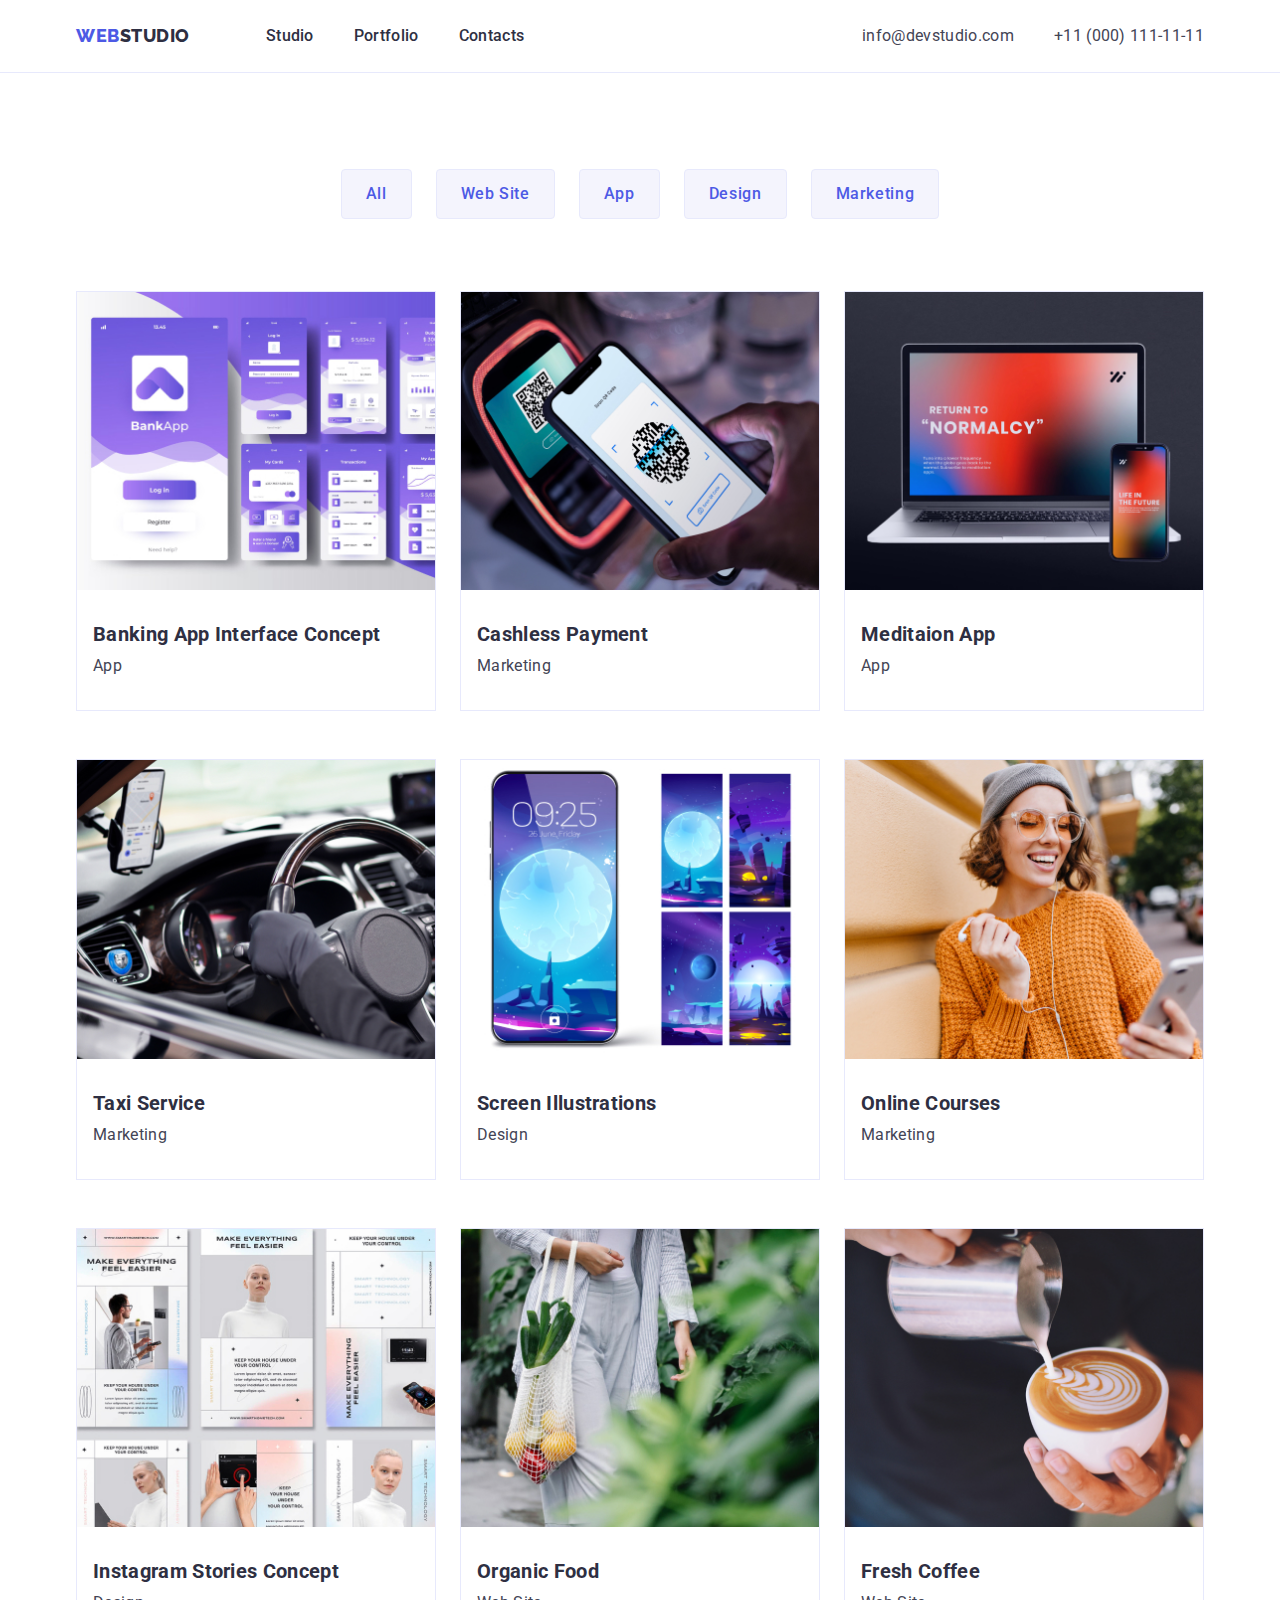
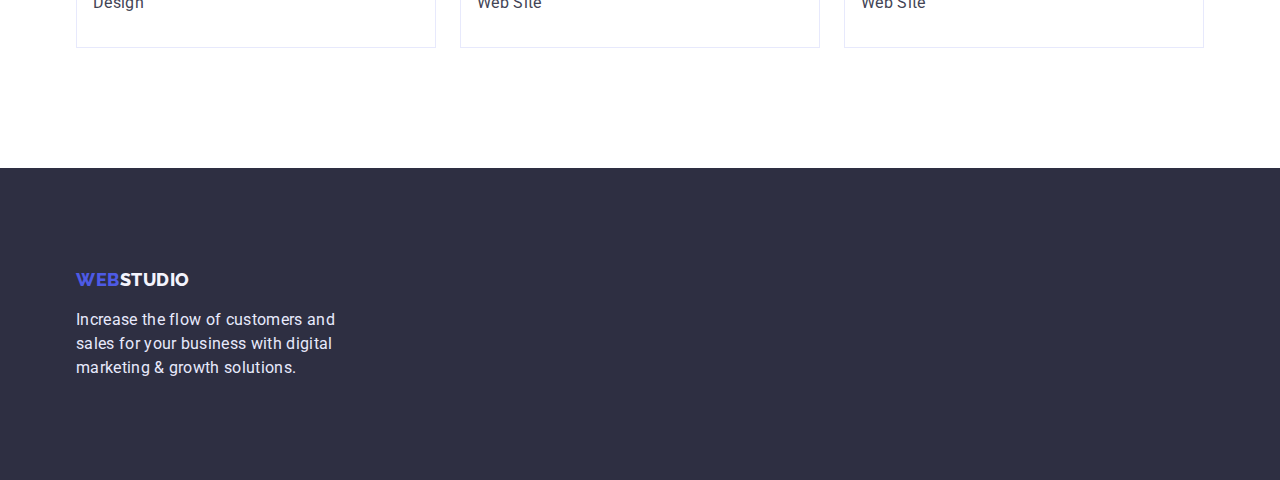
==== portfolio.html @ 1705478f "Initial commit" ====
<!DOCTYPE html>
<html lang="en">
<head>
    <meta charset="UTF-8">
    <meta http-equiv="X-UA-Compatible" content="IE=edge">
    <meta name="viewport" content="width=device-width, initial-scale=1.0">
    <title>WebStudio Portfolio</title>
    <link rel="preconnect" href="https://fonts.googleapis.com">
    <link rel="preconnect" href="https://fonts.gstatic.com" crossorigin>
    <link href="https://fonts.googleapis.com/css2?family=Raleway:wght@800&family=Roboto:wght@400;500;700;900&display=swap" rel="stylesheet">
    <link rel="stylesheet" href="https://cdn.jsdelivr.net/npm/modern-normalize@1.1.0/modern-normalize.min.css">
    <link rel="stylesheet" href="./css/styles.css">
</head>

<body>

<!-- Header -->

    <header class="header">
        <div class="header-container container">
            <a class=" header-link-text" href="./index.html"><span class="ascend">Web</span>Studio</a>
            <nav class="header-nav">
                <ul class="header-nav-links">
                    <li class="nav-link-studio"><a class="nav-link" href="./index.html">Studio</a></li>
                    <li class="nav-link-portfoli"><a class="nav-link" href="./portfolio.html">Portfolio</a></li>
                    <li class="nav-link-contats"><a class="nav-link" href="#contacts">Contacts</a></li>
                </ul>
            </nav>
            <address class="header-contact">
                <ul class="header-contact-links">
                    <li class="contact-link-mail"><a class="contact-link" href="mailto:info@devstudio.com">info@devstudio.com</a></li>
                    <li class="contact-link-tel"><a class="contact-link" href="tel:+110001111111">+11 (000) 111-11-11</a></li>
                </ul>
            </address>
        </div>
    </header>

    <main>

        <!-- SECTION -->

        <section class="portfolio">
            <div class="container">
                <h1 class="visually-hidden">Portfolio</h1>
                <ul class="btn">
                    <li class="btn-filter"><button type="button" class="btn-desc">All</button></li>
                    <li class="btn-filter"><button type="button" class="btn-desc">Web Site</button></li>
                    <li class="btn-filter"><button type="button" class="btn-desc">App</button></li>
                    <li class="btn-filter"><button type="button" class="btn-desc">Design</button></li>
                    <li class="btn-filter"><button type="button" class="btn-desc">Marketing</button></li>
                </ul>
                        
                <ul class="card">
                    <li class="card-sec"><a class="card-sec-link" href="/banking">
                        <img class="card-img" src="./portfolio_images/banking.jpg" alt="Banking app picture" width="360" height="300">
                            <div class="card-sec-content">
                                <h2 class="card-titel">Banking App Interface Concept</h2>
                                <p class="card-text">App</p></a>
                            </div>
                    </li>
                    <li class="card-sec"><a class="card-sec-link" href="/portfolio">
                        <img class="card-img" src="./portfolio_images/cashless.jpg" alt="Screening of QR code" width="360" height="300">
                            <div class="card-sec-content">
                                <h2 class="card-titel">Cashless Payment</h2>
                                <p class="card-text">Marketing</p></a>
                            </div>
                    </li>
                    <li class="card-sec"><a class="card-sec-link" href="/mediation">
                        <img class="card-img" src="./portfolio_images/mediation.jpg" alt="Laptop picture" width="360" height="300">
                            <div class="card-sec-content">
                                <h2 class="card-titel">Meditaion App</h2>
                                <p class="card-text">App</p></a>
                            </div>
                    </li>
                    <li class="card-sec"><a class="card-sec-link" href="/taxi">
                        <img class="card-img" src="./portfolio_images/taxi.jpg" alt="Car saloon picture" width="360" height="300">
                            <div class="card-sec-content">
                                <h2 class="card-titel">Taxi Service</h2>
                                <p class="card-text">Marketing</p></a>
                            </div>
                    </li>
                    <li class="card-sec"><a class="card-sec-link" href="/screen">
                        <img class="card-img" src="./portfolio_images/screen.jpg" alt="Celphone picture" width="360" height="300">
                            <div class="card-sec-content">
                                <h2 class="card-titel">Screen Illustrations</h2>
                                <p class="card-text">Design</p></a>
                            </div>
                    </li>
                    <li class="card-sec"><a class="card-sec-link" href="/online">
                        <img class="card-img" src="./portfolio_images/online.jpg" alt="Smiling girl with Celphone" width="360" height="300">
                            <div class="card-sec-content">
                                <h2 class="card-titel">Online Courses</h2>
                                <p class="card-text">Marketing</p></a>
                            </div>
                    </li>
                    <li class="card-sec"><a class="card-sec-link" href="/instagram">
                        <img class="card-img" src="./portfolio_images/instagram.jpg" alt="Instagram pictures" width="360" height="300">
                            <div class="card-sec-content">
                                <h2 class="card-titel">Instagram Stories Concept</h2>
                                <p class="card-text">Design</p></a>
                            </div>
                    </li>
                    <li class="card-sec"><a class="card-sec-link" href="/organic">
                        <img class="card-img" src="./portfolio_images/organic.jpg" alt="Fresh fruits picture" width="360" height="300">
                            <div class="card-sec-content">
                                <h2 class="card-titel">Organic Food</h2>
                                <p class="card-text">Web Site</p></a>
                            </div>
                    </li>
                    <li class="card-sec"><a class="card-sec-link" href="/fresh">
                        <img class="card-img" src="./portfolio_images/fresh.jpg" alt="Capuchino picture" width="360" height="300">
                            <div class="card-sec-content">
                                <h2 class="card-titel">Fresh Coffee</h2>
                                <p class="card-text">Web Site</p></a>
                            </div>
                    </li>
                </ul>
            </div>
        </section>

    </main>

    <!-- Footer -->

    <footer class="footer">
        <div class="container">
            <a class="footer-link" href="./index.html"><span class="ascend-footer">Web</span>Studio</a>
            <p class="footer-text">Increase the flow of customers and sales for your business with digital marketing & growth solutions.</p>
        </div>
    </footer>

    
</body>
</html>
---- css/styles.css ----
html,
body{
    height: 100%;
    font-family: 'Roboto'; 
    font-weight: 500;
    letter-spacing: 0.02em;
    color: var(--color-navy-blue);
}
:root {
	--color-iris: #4d5ae5;
	--color-ocean: #404bbf;
	--color-navy-blue: #2e2f42;
	--color-green: #31d0aa;
	--color-slate: #434455;
	--color-light-slate: #8e8f99;
	--color-cornflower: #e7e9fc;
	--color-cloud: #f4f4fd;
	--color-navy-blue-modal: #2e2f42;
	--color-grey: #2e2f42;
    --color-white: #FFFFFF;
}

/* Reset styles */

a{
    text-decoration: none;
    color: inherit;
}
ul{
    list-style: none;
    margin: 0;
    padding: 0;
}
img {
    display: block;
    max-width: 100%;
    height: auto;
}
h1, 
h2, 
h3, 
h4, 
h5, 
h6, 
p{
    margin: 0;
}
*{
    box-sizing: border-box;
}
.section{
    padding-top: 120px;
    padding-bottom: 120px;
}
.container {
    max-width: 1158px;
    padding: 0 15px;
    margin: 0 auto;
}
.nav-link{
    text-decoration: none;
    color: currentColor;
}
.contact-link{
    text-decoration: none;
    color: currentColor;
}

/* Others */

.visually-hidden {
    position: absolute;
    width: 1px;
    height: 1px;
    margin: -1px;
    border: 0;
    padding: 0;
    
    white-space: nowrap;
    clip-path: inset(100%);
    clip: rect(0 0 0 0);
    overflow: hidden;
}

/* Header */

.header{
    background: var(--color-white); 
    border-bottom: 1px solid #E7E9FC;
}
.header-container{
    display: flex;
    align-items: center;
}
.header-link-text{
    font-family: 'Raleway';
    font-weight: 800;
    font-size: 18px;
    line-height: calc(24 / 18);
    letter-spacing: 0.03em;
    text-transform: uppercase;
    margin: 24px 76px 24px 0;
}
.ascend{
    color: var(--color-iris);
}

/* Header Nav Link */

.header-nav{
    margin-right: auto;
}
.header-nav-links{
    display: flex;
    align-items: center;
    gap: 40px;
}
.nav-link{
    display: block;
    padding-top: 24px;
    padding-bottom: 24px;
    font-size: 16px;
    line-height: calc(24 / 16);
}
.nav-link:hover, 
.nav-link:focus{
    color: var(--color-ocean);
}

/* Header Contact Links */

.header-contact-links {
    display: flex;
    align-items: center;
    gap: 40px;
}
.header-contact{
    font-style: normal;
}
.contact-link{
    font-weight: 400;
    font-size: 16px;
    line-height: calc(24 / 16);
    color: var(--color-slate);
}
.contact-link:hover,
.contact-link:focus{
    color: var(--color-ocean);
}

/* Effective solution sections */

.main-effective-section{
    background: var(--color-navy-blue);
    padding: 188px 0;
}
.effective-section-titel{
    font-weight: 700;
    font-size: 56px;
    line-height: calc(60 / 56);
    color: var(--color-white);
    max-width: 494px;
    margin-bottom: 48px;
    text-align: center;
    margin-left: auto;
    margin-right: auto;
}
.button{
    background: var(--color-iris);
    cursor: pointer;
    letter-spacing: 0.04em;
    font-size: 16px;
    line-height: calc(24 / 16);
    color: var(--color-white);
    border: none;
    border-radius: 4px;
    font-family: inherit;
    font-weight: inherit;
    min-width: 169px;
    min-height: 56px;
    padding: 16px 32px;
    margin: 0 auto;
    display: block;
}
.button:hover,
.button:focus,
.button:active{
    background: var(--color-ocean);
}

/* Startegy section */

.main-strategy-section{
    background: var(--color-white);
}
.strategy-section-desc{
    display: flex;
    flex-wrap: wrap;
    gap: 24px;
}
.desc-titel-text{
    font-size: 20px;
    line-height: calc(24 / 20);
    max-width: 264px;
    margin-bottom: 8px;
}
.desc-text{
    font-weight: 400;
    font-size: 16px;
    line-height: calc(24 / 16);
    color: var(--color-slate);
    max-width: 264px;
} 

/* what are we doing section */

.main-what-section{
    background: var(--color-white);
    display: flex;
    text-align: center;
    justify-content: space-between;
    margin: 0;
    flex-wrap: wrap;
    gap: 24px;
    padding-top: 0;
}
.what-section-titel{
    font-weight: 700;
    font-size: 36px;
    line-height: calc(40 / 36);
    min-width: 323px;
    margin-bottom: 72px;
}
.what-section-img{
    display: flex;
    justify-content: space-between;
    gap: 24px;
}

/* Our team section */

.main-team-section{
    background: var(--color-cloud);
    display: flex;
    text-align: left;
    justify-content: space-between;
    margin: 0;
    flex-wrap: wrap;
    gap: 8px;
}
.team-section-titel{
    font-weight: 700;
    font-size: 36px;
    line-height: calc(40 / 36);
    text-transform: capitalize;
    margin-bottom: 72px;
    text-align: center;
}
.team-section-desc{
    display: flex;
    justify-content: space-between;
    gap: 24px;
}
.team-desc{
    background: var(--color-white);
    max-width: 264px;
    box-shadow: 0px 1px 6px rgba(46, 47, 66, 0.08), 0px 1px 1px rgba(46, 47, 66, 0.16), 0px 2px 1px rgba(46, 47, 66, 0.08);
    border-radius: 0px 0px 4px 4px;
}
.team-desc-content{
    padding: 32px 16px;
    min-width: 232px;
}
.team-desc-headline{
    font-size: 20px;
    line-height: calc(24 / 20);
    text-align: center;
    margin-bottom: 8px;
}
.team-desc-text{
    font-weight: 400;
    font-size: 16px;
    line-height: calc(24 / 16);
    color: var(--color-slate);
    text-align: center;
}

/* Portfolio */

.portfolio{
    background: var(--color-white);
    padding-top: 96px;
    padding-bottom: 120px;
}

/* Portfolio buttons */

.btn {
    display: flex;
    justify-content: center;
    gap: 24px;
    margin-bottom: 72px;
}
.btn-desc{
    background-color: var(--color-cloud);
    cursor: pointer;
    letter-spacing: 0.04em;
    font-size: 16px;
    line-height: calc(24 / 16);
    color: var(--color-iris);
    border: 1px solid #E7E9FC;
    border-radius: 4px;
    font-family: inherit;
    font-weight: inherit;
    padding: 12px 24px;
}
.btn-desc:focus,
.btn-desc:hover,
.btn-desc:active{
    background-color: var(--color-ocean);
    color: var(--color-white);
}

/* Portfolio IMG */

.card{
    display: flex;
    flex-wrap: wrap;
    column-gap: 24px;
    row-gap: 48px;
}
.card-sec{
    background: var(--color-white); 
    max-width: 360px; 
    border: 1px solid #E7E9FC;
}
.card-sec-content{
    padding: 32px 0 32px 16px;
}
.card-titel{
    font-size: 20px;
    line-height: calc(24 / 20);
    color: var(--color-grey);
    text-align: left;
    margin-bottom: 8px;
}
.card-text{
    font-weight: 400;
    font-size: 16px;
    line-height: calc(24 / 16);
    color: var(--color-slate);
    text-align: left;
}

/* Footer */

.footer{
    background: var(--color-navy-blue);
    padding: 100px 0;
}
.footer-link{
    font-family: 'Raleway';
    font-weight: 800;
    font-size: 18px;
    line-height: calc(24 / 18);
    letter-spacing: 0.03em;
    text-transform: uppercase;
    color: var(--color-cloud);
}
.ascend-footer{
    color: var(--color-iris);
}
.footer-text{
    font-weight: 400;
    font-size: 16px;
    line-height: calc(24 / 16);
    color: var(--color-cornflower);
    max-width: 264px;
    margin-top: 16px;
 }
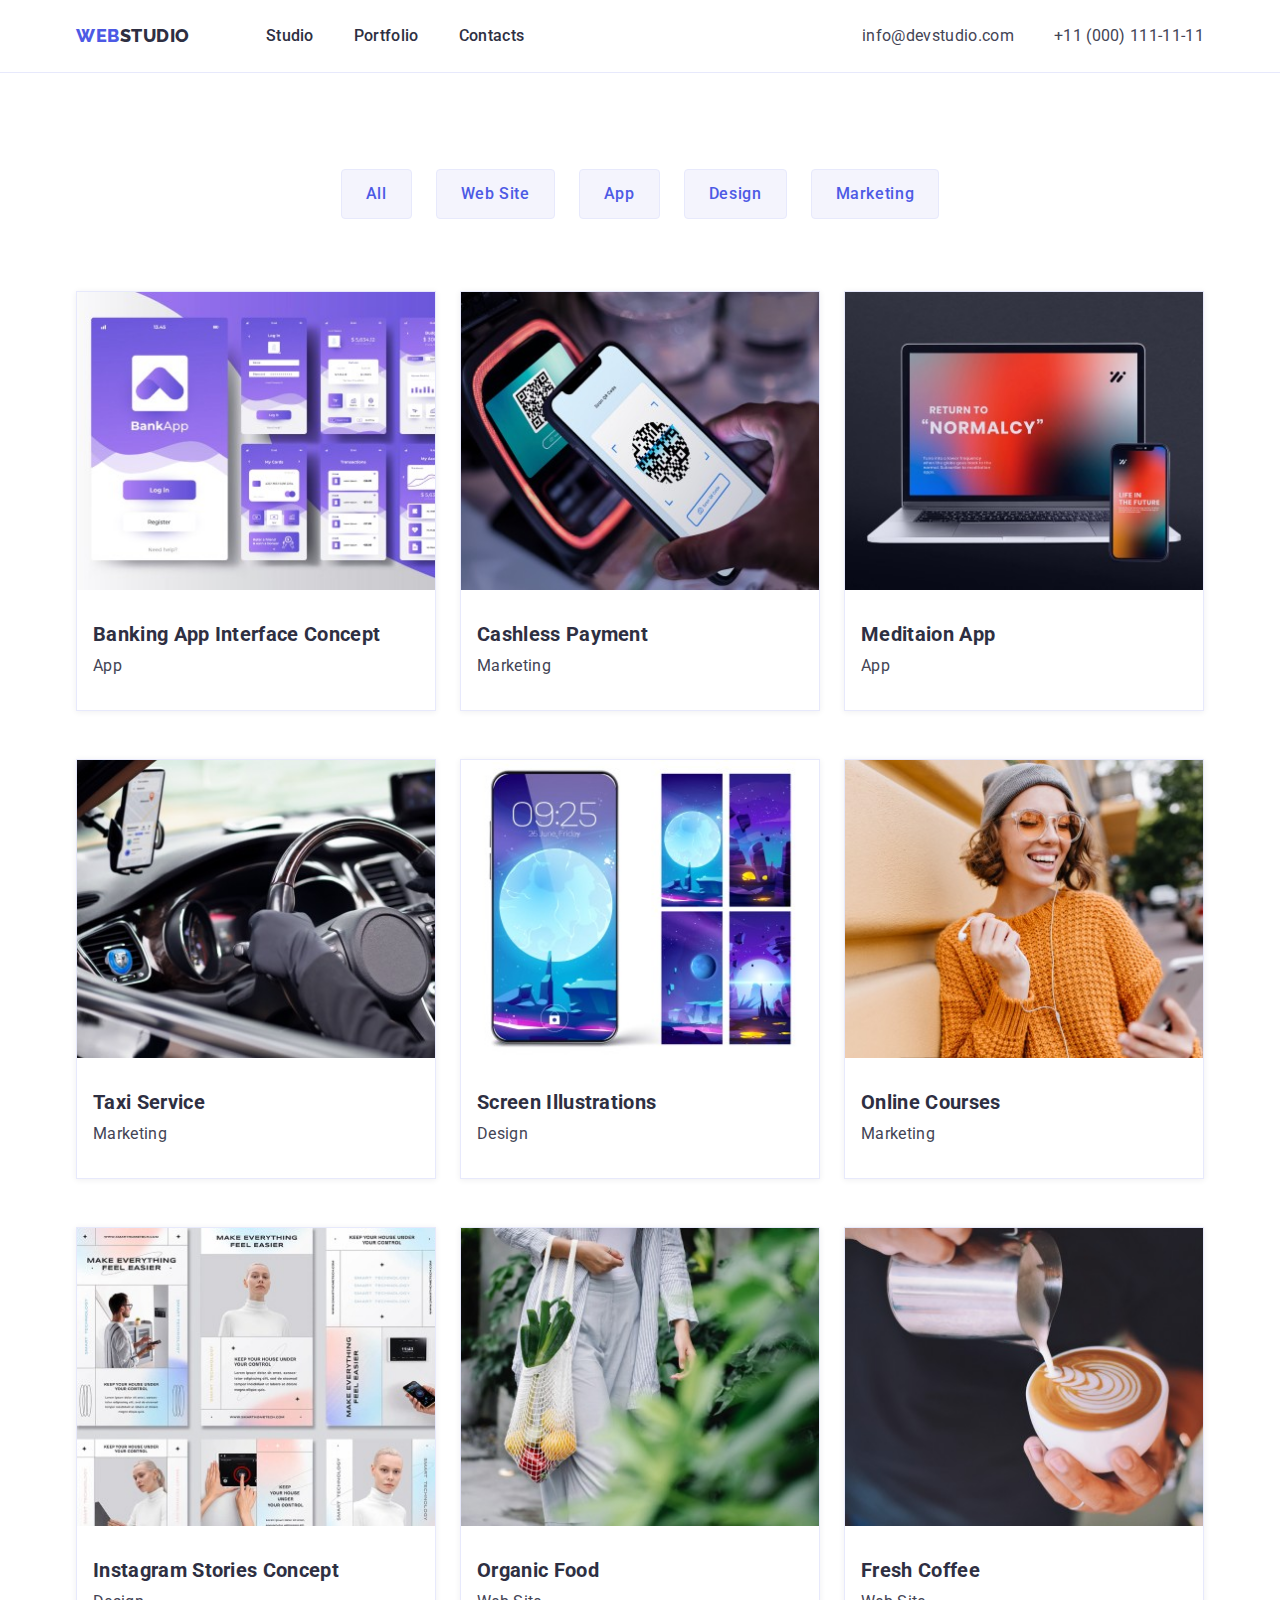
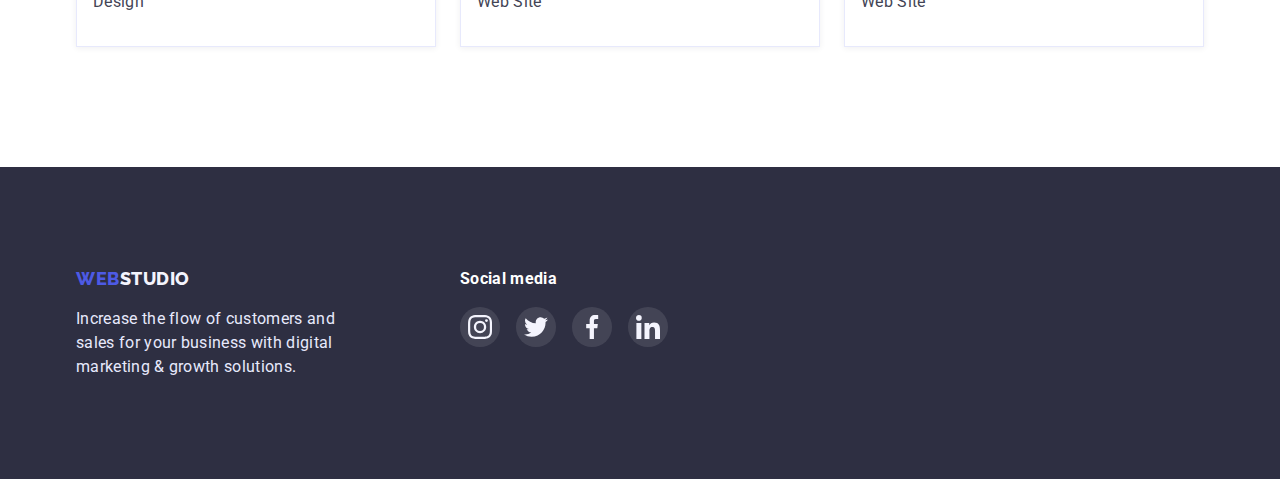
==== commit 028b1b48: "Home Work #4" ====
--- a/portfolio.html
+++ b/portfolio.html
@@ -55,64 +55,73 @@
                         <img class="card-img" src="./portfolio_images/banking.jpg" alt="Banking app picture" width="360" height="300">
                             <div class="card-sec-content">
                                 <h2 class="card-titel">Banking App Interface Concept</h2>
-                                <p class="card-text">App</p></a>
+                                <p class="card-text">App</p>
                             </div>
+                        </a>
                     </li>
-                    <li class="card-sec"><a class="card-sec-link" href="/portfolio">
+                    <li class="card-sec"><a class="card-sec-link" href="/cashless">
                         <img class="card-img" src="./portfolio_images/cashless.jpg" alt="Screening of QR code" width="360" height="300">
                             <div class="card-sec-content">
                                 <h2 class="card-titel">Cashless Payment</h2>
-                                <p class="card-text">Marketing</p></a>
+                                <p class="card-text">Marketing</p>
                             </div>
+                        </a>
                     </li>
                     <li class="card-sec"><a class="card-sec-link" href="/mediation">
                         <img class="card-img" src="./portfolio_images/mediation.jpg" alt="Laptop picture" width="360" height="300">
                             <div class="card-sec-content">
                                 <h2 class="card-titel">Meditaion App</h2>
-                                <p class="card-text">App</p></a>
+                                <p class="card-text">App</p>
                             </div>
+                        </a>
                     </li>
                     <li class="card-sec"><a class="card-sec-link" href="/taxi">
                         <img class="card-img" src="./portfolio_images/taxi.jpg" alt="Car saloon picture" width="360" height="300">
                             <div class="card-sec-content">
                                 <h2 class="card-titel">Taxi Service</h2>
-                                <p class="card-text">Marketing</p></a>
+                                <p class="card-text">Marketing</p>
                             </div>
+                        </a>
                     </li>
                     <li class="card-sec"><a class="card-sec-link" href="/screen">
                         <img class="card-img" src="./portfolio_images/screen.jpg" alt="Celphone picture" width="360" height="300">
                             <div class="card-sec-content">
                                 <h2 class="card-titel">Screen Illustrations</h2>
-                                <p class="card-text">Design</p></a>
+                                <p class="card-text">Design</p>
                             </div>
+                        </a>
                     </li>
                     <li class="card-sec"><a class="card-sec-link" href="/online">
                         <img class="card-img" src="./portfolio_images/online.jpg" alt="Smiling girl with Celphone" width="360" height="300">
                             <div class="card-sec-content">
                                 <h2 class="card-titel">Online Courses</h2>
-                                <p class="card-text">Marketing</p></a>
+                                <p class="card-text">Marketing</p>
                             </div>
+                        </a>
                     </li>
                     <li class="card-sec"><a class="card-sec-link" href="/instagram">
                         <img class="card-img" src="./portfolio_images/instagram.jpg" alt="Instagram pictures" width="360" height="300">
                             <div class="card-sec-content">
                                 <h2 class="card-titel">Instagram Stories Concept</h2>
-                                <p class="card-text">Design</p></a>
+                                <p class="card-text">Design</p>
                             </div>
+                        </a>
                     </li>
                     <li class="card-sec"><a class="card-sec-link" href="/organic">
                         <img class="card-img" src="./portfolio_images/organic.jpg" alt="Fresh fruits picture" width="360" height="300">
                             <div class="card-sec-content">
                                 <h2 class="card-titel">Organic Food</h2>
-                                <p class="card-text">Web Site</p></a>
+                                <p class="card-text">Web Site</p>
                             </div>
+                        </a>
                     </li>
                     <li class="card-sec"><a class="card-sec-link" href="/fresh">
                         <img class="card-img" src="./portfolio_images/fresh.jpg" alt="Capuchino picture" width="360" height="300">
                             <div class="card-sec-content">
                                 <h2 class="card-titel">Fresh Coffee</h2>
-                                <p class="card-text">Web Site</p></a>
+                                <p class="card-text">Web Site</p>
                             </div>
+                        </a>
                     </li>
                 </ul>
             </div>
@@ -123,9 +132,46 @@
     <!-- Footer -->
 
     <footer class="footer">
-        <div class="container">
-            <a class="footer-link" href="./index.html"><span class="ascend-footer">Web</span>Studio</a>
-            <p class="footer-text">Increase the flow of customers and sales for your business with digital marketing & growth solutions.</p>
+        <div class="container footer-container">
+            <div class="left-container">
+                <a class="footer-link" href="./index.html"><span class="ascend-footer">Web</span>Studio</a>
+                <p class="footer-text">Increase the flow of customers and sales for your business with digital marketing & growth solutions.</p>
+            </div>
+            <div class="right-container">
+                <h3 class="social-media">Social media</h3>
+                <div class="footer-social-content">
+                    <ul class="footer-social-list">
+                        <li class="footer-social-items">
+                            <a class="footer-socials-link" href="" aria-label="Instagram link">
+                                <svg class="footer-socials-icons" width="24px" height="24px">
+                                    <use href="./icons/icons.svg#icon-instagram"></use>
+                                </svg>
+                            </a>
+                        </li>
+                        <li class="footer-social-items">
+                            <a class="footer-socials-link" href="" aria-label="Twitter link">
+                                <svg class="footer-socials-icons" width="24px" height="24px">
+                                    <use href="./icons/icons.svg#icon-twitter"></use>
+                                </svg>
+                            </a>
+                        </li>
+                        <li class="footer-social-items">
+                            <a class="footer-socials-link" href="" aria-label="Facebook link">
+                                <svg class="footer-socials-icons" width="24px" height="24px">
+                                    <use href="./icons/icons.svg#icon-facebook"></use>
+                                </svg>
+                            </a>
+                        </li>
+                        <li class="footer-social-items">
+                            <a class="footer-socials-link" href="" aria-label="Linkedin link">
+                                <svg class="footer-socials-icons" width="24px" height="24px">
+                                    <use href="./icons/icons.svg#icon-linkedin"></use>
+                                </svg>
+                            </a>
+                        </li>
+                    </ul>
+                </div>
+            </div>
         </div>
     </footer>
 
--- a/css/styles.css
+++ b/css/styles.css
@@ -18,6 +18,7 @@
 	--color-navy-blue-modal: #2e2f42;
 	--color-grey: #2e2f42;
     --color-white: #FFFFFF;
+    --color-light-slate: #8E8F99;
 }
 
 /* Reset styles */
@@ -85,7 +86,7 @@
 /* Header */
 
 .header{
-    background: var(--color-white); 
+    background-color: var(--color-white); 
     border-bottom: 1px solid #E7E9FC;
 }
 .header-container{
@@ -151,8 +152,16 @@
 /* Effective solution sections */
 
 .main-effective-section{
-    background: var(--color-navy-blue);
+    background-color: var(--color-navy-blue);
     padding: 188px 0;
+    background-image:linear-gradient(rgba(46, 47, 66, 0.7),
+     rgba(46, 47, 66, 0.7)), 
+     url(../image_background/people-office1.jpg);
+    background-repeat: no-repeat;
+    background-position: center;
+    background-size: cover;
+    margin: auto;
+    max-width: 1440px;
 }
 .effective-section-titel{
     font-weight: 700;
@@ -166,7 +175,7 @@
     margin-right: auto;
 }
 .button{
-    background: var(--color-iris);
+    background-color: var(--color-iris);
     cursor: pointer;
     letter-spacing: 0.04em;
     font-size: 16px;
@@ -181,22 +190,33 @@
     padding: 16px 32px;
     margin: 0 auto;
     display: block;
+    box-shadow: 0px 4px 4px rgba(0, 0, 0, 0.15);
 }
 .button:hover,
 .button:focus,
 .button:active{
-    background: var(--color-ocean);
+    background-color: var(--color-ocean);
 }
 
 /* Startegy section */
 
 .main-strategy-section{
-    background: var(--color-white);
+    background-color: var(--color-white);
 }
 .strategy-section-desc{
     display: flex;
     flex-wrap: wrap;
     gap: 24px;
+}
+.desc-icon-backgroud{
+    background-color: var(--color-cloud);
+    border-radius: 4px;
+    height: 112px;
+    width: 264px;
+    margin-bottom: 8px;
+}
+.desc-icon{
+    margin: 24px 100px;
 }
 .desc-titel-text{
     font-size: 20px;
@@ -215,7 +235,7 @@
 /* what are we doing section */
 
 .main-what-section{
-    background: var(--color-white);
+    background-color: var(--color-white);
     display: flex;
     text-align: center;
     justify-content: space-between;
@@ -240,7 +260,7 @@
 /* Our team section */
 
 .main-team-section{
-    background: var(--color-cloud);
+    background-color: var(--color-cloud);
     display: flex;
     text-align: left;
     justify-content: space-between;
@@ -262,7 +282,7 @@
     gap: 24px;
 }
 .team-desc{
-    background: var(--color-white);
+    background-color: var(--color-white);
     max-width: 264px;
     box-shadow: 0px 1px 6px rgba(46, 47, 66, 0.08), 0px 1px 1px rgba(46, 47, 66, 0.16), 0px 2px 1px rgba(46, 47, 66, 0.08);
     border-radius: 0px 0px 4px 4px;
@@ -283,12 +303,78 @@
     line-height: calc(24 / 16);
     color: var(--color-slate);
     text-align: center;
+    margin-bottom: 8px;
+}
+.socials-list{
+    display: flex;
+    align-items: center;
+    justify-content: center;
+    gap: 24px;
+}
+.socials-link{
+    display: flex;
+    align-items: center;
+    justify-content: center;
+    width: 40px;
+    height: 40px;
+    border-radius: 50%;
+    background-color: var(--color-iris);
+}
+.socials-link:hover,
+.socials-link:focus{
+    background-color: var(--color-ocean);
+}
+.socials-icons{
+    fill: var(--color-cloud);
+}
+
+/* Customers */
+
+.customers-section{
+    background-color: var(--color-white);
+}
+.customers-titel{
+    font-style: normal;
+    font-weight: 700;
+    font-size: 36px;
+    line-height: calc(40 / 36);
+    text-align: center;
+    margin-bottom: 72px;
+}
+.customers-list{
+    display: flex;
+    align-items: center;
+    justify-content: center;
+    gap: 24px;
+}
+.customers-link{
+    display: flex;
+    align-items: center;
+    justify-content: center;
+    background-color: var(--color-white);
+    border: 1px solid #8E8F99;
+    border-radius: 4px;
+    width: 168px;
+    height: 88px;
+}
+.customers-icon{
+    fill: var(--color-light-slate);
+}
+.customers-link:hover,
+.customers-link:focus{
+    border: 1px solid #404BBF;
+}
+.customers-link:hover .customers-icon{
+    fill: var(--color-ocean);
+}
+.customers-link:focus .customers-icon{
+    fill: var(--color-ocean);
 }
 
 /* Portfolio */
 
 .portfolio{
-    background: var(--color-white);
+    background-color: var(--color-white);
     padding-top: 96px;
     padding-bottom: 120px;
 }
@@ -319,6 +405,7 @@
 .btn-desc:active{
     background-color: var(--color-ocean);
     color: var(--color-white);
+    box-shadow: 0px 3px 1px rgba(0, 0, 0, 0.1), 0px 2px 1px rgba(0, 0, 0, 0.08), 0px 2px 2px rgba(0, 0, 0, 0.12);
 }
 
 /* Portfolio IMG */
@@ -330,9 +417,23 @@
     row-gap: 48px;
 }
 .card-sec{
-    background: var(--color-white); 
-    max-width: 360px; 
+    background-color: var(--color-white); 
+    width: 360px;
+    height: 420px;
+    
+} 
+.card-sec-link{
+    display: inline-block;
+    max-width: 360px;
+    max-height: 420px;
     border: 1px solid #E7E9FC;
+    box-shadow: 0px 1px 6px rgba(46, 47, 66, 0.08);
+
+}
+.card-sec-link:focus,
+.card-sec-link:hover{ 
+    border: 1px solid #F4F4FD;
+    box-shadow: 0px 1px 6px rgba(46, 47, 66, 0.08), 0px 1px 1px rgba(46, 47, 66, 0.16), 0px 2px 1px rgba(46, 47, 66, 0.08);
 }
 .card-sec-content{
     padding: 32px 0 32px 16px;
@@ -355,10 +456,17 @@
 /* Footer */
 
 .footer{
-    background: var(--color-navy-blue);
+    background-color: var(--color-navy-blue);
     padding: 100px 0;
 }
-.footer-link{
+.footer-container{
+    display: flex;
+ }
+.left-container{
+    max-width: 264PX;
+    margin-right: 120px;
+}
+.footer-link {
     font-family: 'Raleway';
     font-weight: 800;
     font-size: 18px;
@@ -367,14 +475,49 @@
     text-transform: uppercase;
     color: var(--color-cloud);
 }
-.ascend-footer{
+
+.ascend-footer {
     color: var(--color-iris);
 }
-.footer-text{
+
+.footer-text {
     font-weight: 400;
     font-size: 16px;
     line-height: calc(24 / 16);
     color: var(--color-cornflower);
     max-width: 264px;
     margin-top: 16px;
- }+}
+.right-container{
+    width: 208px;
+}
+.social-media {
+    font-size: 16px;
+    line-height: calc(24 / 16);
+    color: var(--color-white);
+    margin-bottom: 16px;
+}
+
+.footer-social-list{
+    display: flex;
+    align-items: baseline;
+    justify-content: center;
+    gap: 16px;
+}
+.footer-socials-link{
+    display: flex;
+    align-items: center;
+    justify-content: center;
+    width: 40px;
+    height: 40px;
+    border-radius: 50%;
+    background-image: linear-gradient(rgba(255, 255, 255, 0.1),
+    rgba(255, 255, 255, 0.1));
+}
+.footer-socials-icons{
+    fill: var(--color-cloud);
+}
+.footer-socials-link:hover,
+.footer-socials-link:focus{
+    background-color: var(--color-green);
+}